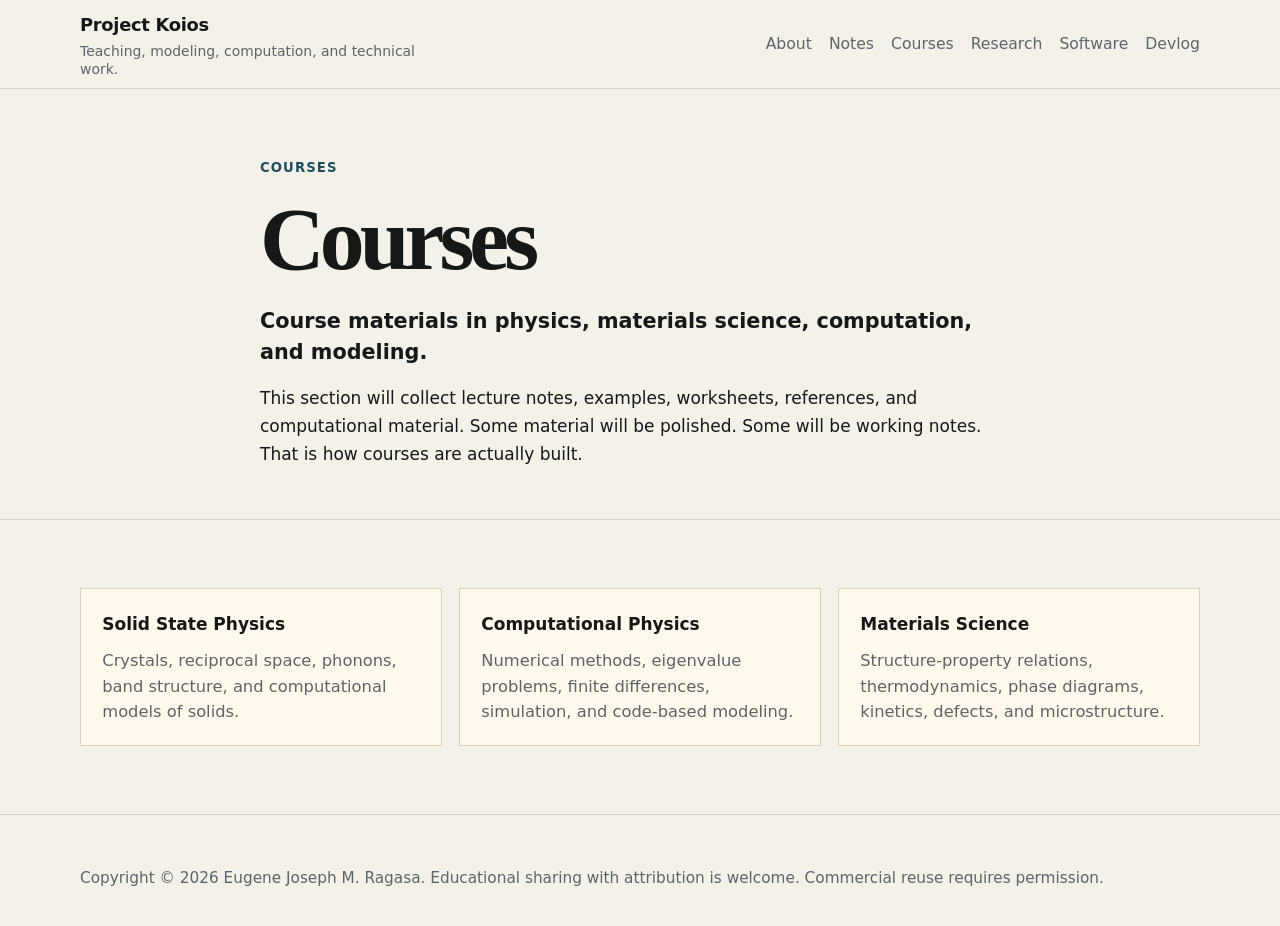
==== www/pages/courses.html @ 54b56988 "push" ====
<!-- www/pages/courses.html -->
<!DOCTYPE html>
<html lang="en">
<head>
  <meta charset="UTF-8" />
  <meta name="viewport" content="width=device-width, initial-scale=1.0" />

  <title>Courses | Project Koios</title>

  <meta
    name="description"
    content="Course materials from Project Koios."
  />

  <link rel="stylesheet" href="../assets/css/style.css" />
</head>

<body>
  <header class="site-header">
    <div class="container header-inner">
      <div class="site-brand">
        <a class="site-title" href="../index.html">Project Koios</a>
        <div class="site-tagline">
          Teaching, modeling, computation, and technical work.
        </div>
      </div>

      <nav class="site-nav" aria-label="Main navigation">
        <a href="about.html">About</a>
        <a href="notes.html">Notes</a>
        <a href="courses.html" aria-current="page">Courses</a>
        <a href="research.html">Research</a>
        <a href="software.html">Software</a>
        <a href="devlog.html">Devlog</a>
      </nav>
    </div>
  </header>

  <main>
    <section class="page-intro">
      <div class="container narrow">
        <p class="eyebrow">Courses</p>

        <h1>Courses</h1>

        <p class="lead">
          Course materials in physics, materials science, computation, and modeling.
        </p>

        <p>
          This section will collect lecture notes, examples, worksheets, references,
          and computational material. Some material will be polished. Some will be
          working notes. That is how courses are actually built.
        </p>
      </div>
    </section>

    <section class="section">
      <div class="container">
        <div class="index-grid">
          <a class="index-card" href="#">
            <span class="index-title">Solid State Physics</span>
            <span class="index-desc">
              Crystals, reciprocal space, phonons, band structure, and computational
              models of solids.
            </span>
          </a>

          <a class="index-card" href="#">
            <span class="index-title">Computational Physics</span>
            <span class="index-desc">
              Numerical methods, eigenvalue problems, finite differences,
              simulation, and code-based modeling.
            </span>
          </a>

          <a class="index-card" href="#">
            <span class="index-title">Materials Science</span>
            <span class="index-desc">
              Structure-property relations, thermodynamics, phase diagrams,
              kinetics, defects, and microstructure.
            </span>
          </a>
        </div>
      </div>
    </section>
  </main>

  <footer class="site-footer">
    <div class="container">
      <p>
        Copyright © 2026 Eugene Joseph M. Ragasa. Educational sharing with
        attribution is welcome. Commercial reuse requires permission.
      </p>
    </div>
  </footer>
</body>
</html>
---- www/assets/css/style.css ----
/* www/assets/css/style.css */

/* ============================================================
   Project Koios Design System
   ============================================================ */

:root {
  /* Core palette */
  --color-paper: #f4f1e8;
  --color-ink: #171717;
  --color-graphite: #5f6368;
  --color-rule: #d8d1c4;
  --color-panel: #fff9ed;
  --color-blue: #1f4e5f;

  /* Secondary palette */
  --color-charcoal: #111418;
  --color-slate: #1b2229;
  --color-terminal: #0b0d10;
  --color-code-text: #d6e4ff;
  --color-oxide: #9a4a2f;
  --color-green: #3e6b50;

  /* Semantic aliases */
  --bg: var(--color-paper);
  --text: var(--color-ink);
  --muted: var(--color-graphite);
  --line: var(--color-rule);
  --panel: var(--color-panel);
  --accent: var(--color-blue);

  /* Typography */
  --font-body: ui-sans-serif, system-ui, -apple-system, BlinkMacSystemFont,
    "Segoe UI", sans-serif;
  --font-reading: ui-serif, Georgia, Cambria, "Times New Roman", Times, serif;
  --font-mono: "SFMono-Regular", Consolas, "Liberation Mono", Menlo, monospace;

  /* Layout */
  --max-width: 1120px;
  --narrow-width: 760px;
}

/* ============================================================
   Base
   ============================================================ */

* {
  box-sizing: border-box;
}

html {
  font-size: 17px;
}

body {
  margin: 0;
  color: var(--text);
  background: var(--bg);
  font-family: var(--font-body);
  line-height: 1.65;
}

a {
  color: var(--accent);
  text-decoration-thickness: 0.08em;
  text-underline-offset: 0.18em;
}

a:hover {
  color: var(--color-oxide);
}

.container {
  width: min(100% - 2rem, var(--max-width));
  margin-inline: auto;
}

.container.narrow {
  max-width: var(--narrow-width);
}

p {
  margin: 1rem 0 0;
}

h1,
h2,
h3 {
  margin-top: 0;
  color: var(--text);
  line-height: 1.15;
}

h1 {
  margin-bottom: 0;
  font-family: var(--font-reading);
  font-size: clamp(3rem, 7vw, 5.5rem);
  line-height: 0.95;
  letter-spacing: -0.055em;
}

h2 {
  margin-bottom: 1.25rem;
  font-family: var(--font-body);
  font-size: clamp(1.8rem, 3vw, 2.6rem);
  font-weight: 850;
  letter-spacing: -0.04em;
}

h3 {
  margin-bottom: 0.6rem;
  font-family: var(--font-body);
  font-size: 1.15rem;
  font-weight: 800;
}

/* ============================================================
   Header
   ============================================================ */

.site-header {
  border-bottom: 1px solid var(--line);
  background: var(--bg);
}

.header-inner {
  min-height: 88px;
  display: flex;
  align-items: center;
  justify-content: space-between;
  gap: 1.5rem;
}

.site-brand {
  display: flex;
  flex-direction: column;
  gap: 0.15rem;
}

.site-title {
  color: var(--text);
  font-family: var(--font-body);
  font-weight: 850;
  font-size: 1.05rem;
  letter-spacing: -0.015em;
  text-decoration: none;
}

.site-title:hover {
  color: var(--text);
}

.site-tagline {
  max-width: 360px;
  color: var(--muted);
  font-family: var(--font-body);
  font-size: 0.82rem;
  line-height: 1.3;
}

.site-nav {
  display: flex;
  flex-wrap: wrap;
  gap: 1rem;
  color: var(--muted);
  font-family: var(--font-body);
  font-size: 0.92rem;
}

.site-nav a {
  color: var(--muted);
  text-decoration: none;
}

.site-nav a:hover {
  color: var(--text);
}

/* ============================================================
   Home Intro
   ============================================================ */

.home-intro {
  padding: 4rem 0 3.5rem;
  border-bottom: 1px solid var(--line);
}

.eyebrow {
  margin: 0 0 1rem;
  color: var(--accent);
  font-family: var(--font-body);
  font-size: 0.78rem;
  font-weight: 850;
  letter-spacing: 0.08em;
  text-transform: uppercase;
}

.lead {
  margin-top: 1.5rem;
  color: var(--text);
  font-size: 1.22rem;
  font-weight: 700;
  line-height: 1.45;
}

.statement {
  margin-top: 1.25rem;
  color: var(--text);
  font-weight: 850;
}

/* ============================================================
   Sections
   ============================================================ */

.section {
  padding: 4rem 0;
  border-bottom: 1px solid var(--line);
}

.section.muted {
  background: var(--panel);
}

.section-header {
  max-width: var(--narrow-width);
  margin-bottom: 1.5rem;
}

.section-header p {
  color: var(--muted);
}

.punchline {
  color: var(--text);
  font-weight: 850;
  font-size: 1.08rem;
}

.method-list {
  margin: 1.25rem 0 0;
  padding-left: 1.25rem;
}

.method-list li {
  margin: 0.35rem 0;
}

/* ============================================================
   Index Cards
   ============================================================ */

.index-grid {
  display: grid;
  grid-template-columns: repeat(3, minmax(0, 1fr));
  gap: 1rem;
}

.index-card {
  display: block;
  min-height: 150px;
  padding: 1.25rem;
  color: var(--text);
  background: var(--panel);
  border: 1px solid var(--line);
  text-decoration: none;
}

.index-card:hover {
  color: var(--text);
  border-color: var(--accent);
}

.index-title {
  display: block;
  margin-bottom: 0.6rem;
  font-weight: 850;
}

.index-desc {
  display: block;
  color: var(--muted);
  font-size: 0.96rem;
  line-height: 1.55;
}

/* ============================================================
   Legacy Cards
   Kept for pages that still use .card-grid / .card
   ============================================================ */

.card-grid {
  display: grid;
  grid-template-columns: repeat(3, minmax(0, 1fr));
  gap: 1rem;
  margin-top: 1.5rem;
}

.card {
  padding: 1.25rem;
  background: var(--panel);
  border: 1px solid var(--line);
}

.card p {
  color: var(--muted);
  font-size: 0.96rem;
}

/* ============================================================
   Code and Technical Text
   ============================================================ */

code,
pre,
kbd,
.file-path,
.command,
.technical-tag {
  font-family: var(--font-mono);
}

code {
  padding: 0.1rem 0.25rem;
  color: var(--color-charcoal);
  background: rgba(31, 78, 95, 0.09);
  border: 1px solid rgba(31, 78, 95, 0.14);
}

pre {
  margin: 1.5rem 0 0;
  padding: 1rem;
  overflow-x: auto;
  color: var(--color-code-text);
  background: var(--color-terminal);
  border: 1px solid var(--color-charcoal);
}

pre code {
  padding: 0;
  color: inherit;
  background: transparent;
  border: 0;
}

/* ============================================================
   Callouts
   ============================================================ */

.callout {
  margin: 1.5rem 0;
  padding: 1rem 1.25rem;
  background: var(--panel);
  border-left: 4px solid var(--accent);
}

.callout-title {
  margin-bottom: 0.5rem;
  font-weight: 850;
}

.callout-warning {
  border-left-color: var(--color-oxide);
}

.callout-result {
  border-left-color: var(--color-green);
}

/* ============================================================
   Tables
   ============================================================ */

table {
  width: 100%;
  margin: 1.5rem 0;
  border-collapse: collapse;
}

th,
td {
  padding: 0.6rem 0.75rem;
  border-bottom: 1px solid var(--line);
  text-align: left;
  vertical-align: top;
}

th {
  color: var(--text);
  font-weight: 850;
}

td {
  color: var(--muted);
}

/* ============================================================
   Math Rendering
   MathJax / KaTeX compatibility
   ============================================================ */

mjx-container,
.katex-display {
  max-width: 100%;
  overflow-x: auto;
  overflow-y: hidden;
}

mjx-container[display="true"],
.katex-display {
  margin: 1.5rem 0;
  padding: 0.25rem 0;
}

.math-block {
  margin: 1.5rem 0;
  overflow-x: auto;
}

/* ============================================================
   Footer
   ============================================================ */

.site-footer {
  padding: 2rem 0;
  color: var(--muted);
  font-size: 0.9rem;
}

/* ============================================================
   Responsive
   ============================================================ */

@media (max-width: 900px) {
  .header-inner {
    align-items: flex-start;
    flex-direction: column;
    padding: 1rem 0;
  }

  .site-nav {
    gap: 0.75rem;
  }

  .home-intro {
    padding: 3.25rem 0 3rem;
  }

  .index-grid,
  .card-grid {
    grid-template-columns: 1fr;
  }
}

@media (max-width: 520px) {
  html {
    font-size: 16px;
  }

  .container {
    width: min(100% - 1.5rem, var(--max-width));
  }

  .site-nav {
    font-size: 0.88rem;
  }
}

/* ============================================================
   Notes / Archive Lists
   ============================================================ */

.note-list {
  display: grid;
  gap: 1rem;
}

.note-item {
  padding: 1.25rem 0;
  border-top: 1px solid var(--line);
}

.note-item:last-child {
  border-bottom: 1px solid var(--line);
}

.note-meta {
  margin-bottom: 0.4rem;
  color: var(--muted);
  font-size: 0.82rem;
  font-weight: 700;
  letter-spacing: 0.04em;
  text-transform: uppercase;
}

.note-item h3 {
  margin-bottom: 0.35rem;
}

.note-item h3 a {
  color: var(--text);
  text-decoration: none;
}

.note-item h3 a:hover {
  color: var(--accent);
}

.note-item p {
  max-width: var(--narrow-width);
  color: var(--muted);
}

/* ============================================================
   Internal Pages
   ============================================================ */

.page-intro {
  padding: 4rem 0 3rem;
  border-bottom: 1px solid var(--line);
}
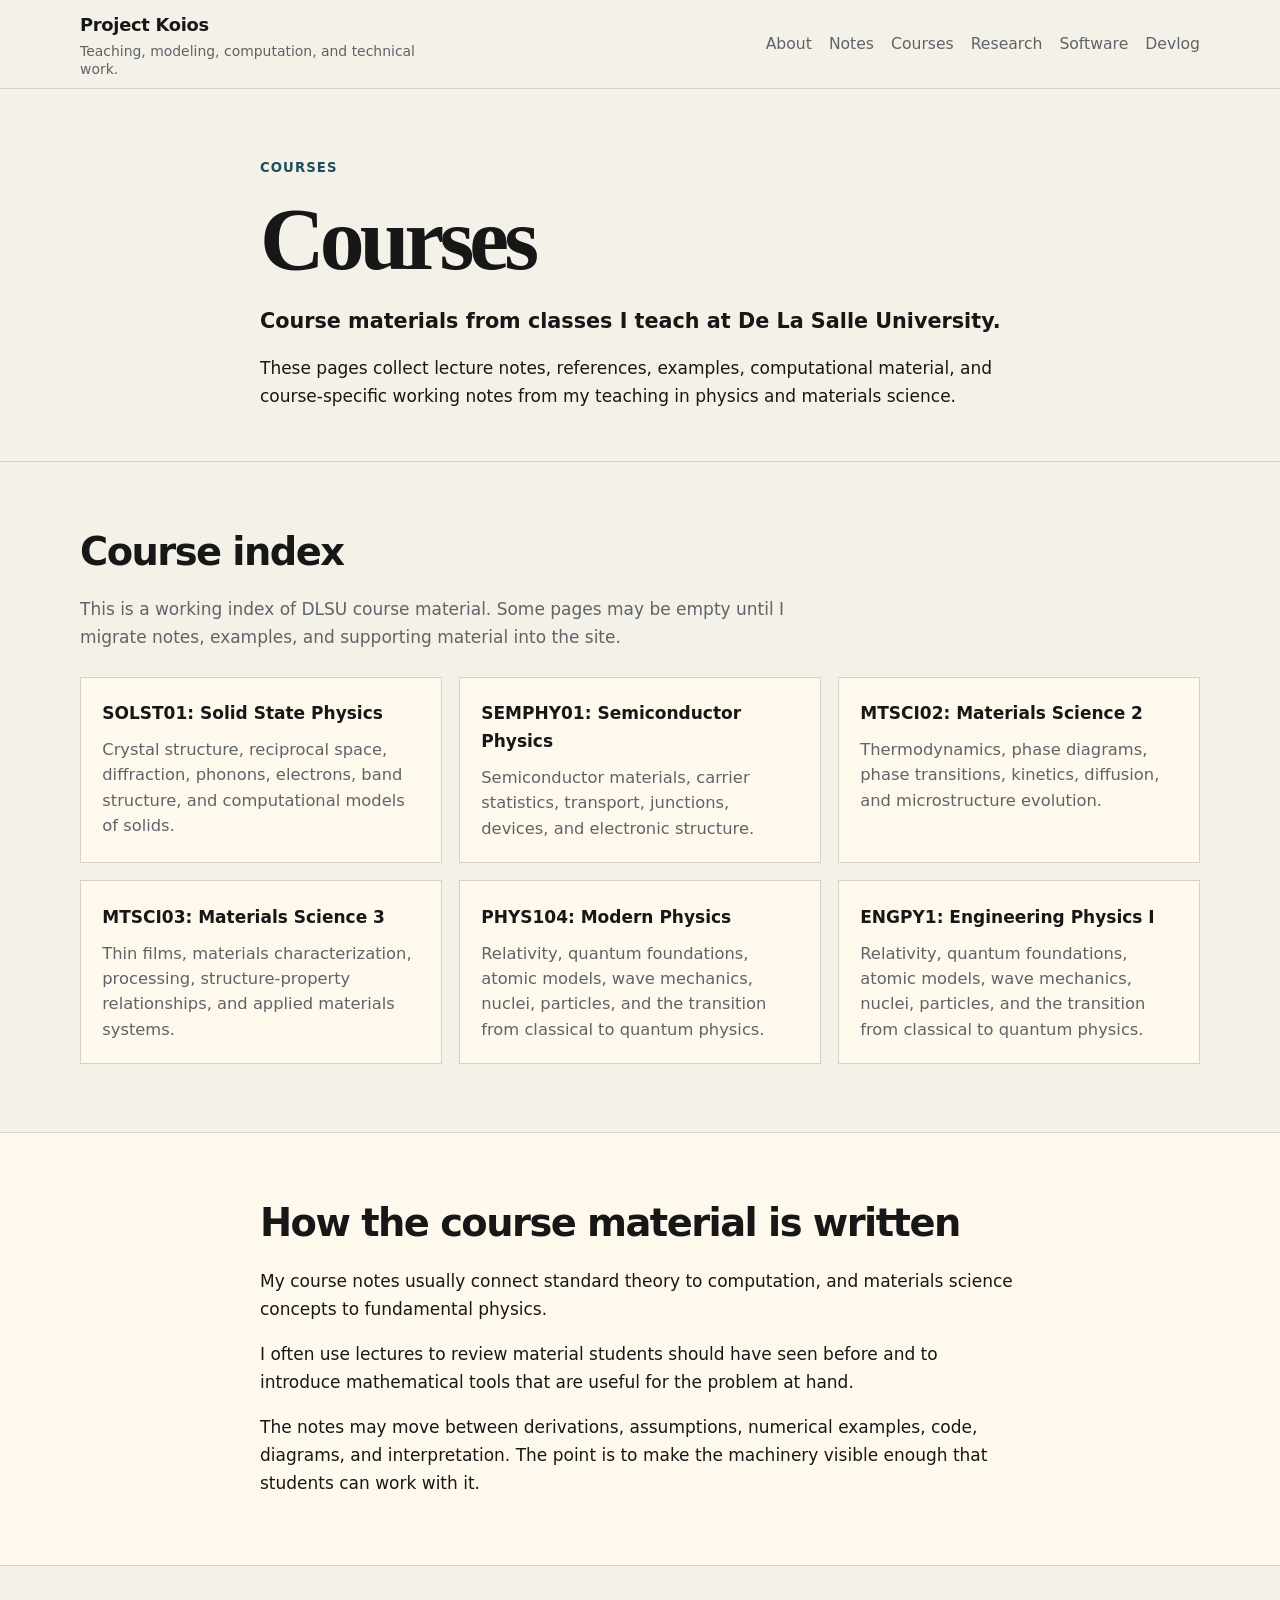
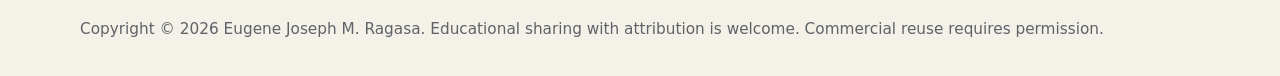
==== commit 0db40ff4: "added courses.html" ====
--- a/www/pages/courses.html
+++ b/www/pages/courses.html
@@ -9,7 +9,7 @@
 
   <meta
     name="description"
-    content="Course materials from Project Koios."
+    content="Course materials from Eugene Joseph M. Ragasa's teaching at De La Salle University."
   />
 
   <link rel="stylesheet" href="../assets/css/style.css" />
@@ -44,44 +44,103 @@
         <h1>Courses</h1>
 
         <p class="lead">
-          Course materials in physics, materials science, computation, and modeling.
+          Course materials from classes I teach at De La Salle University.
         </p>
 
         <p>
-          This section will collect lecture notes, examples, worksheets, references,
-          and computational material. Some material will be polished. Some will be
-          working notes. That is how courses are actually built.
+          These pages collect lecture notes, references, examples, computational
+          material, and course-specific working notes from my teaching in physics
+          and materials science.
         </p>
       </div>
     </section>
 
     <section class="section">
       <div class="container">
+        <div class="section-header">
+          <h2>Course index</h2>
+
+          <p>
+            This is a working index of DLSU course material. Some pages may be
+            empty until I migrate notes, examples, and supporting material into
+            the site.
+          </p>
+        </div>
+
         <div class="index-grid">
-          <a class="index-card" href="#">
-            <span class="index-title">Solid State Physics</span>
+          <a class="index-card" href="../courses/solid-state-physics.html">
+            <span class="index-title">SOLST01: Solid State Physics</span>
             <span class="index-desc">
-              Crystals, reciprocal space, phonons, band structure, and computational
-              models of solids.
+              Crystal structure, reciprocal space, diffraction, phonons,
+              electrons, band structure, and computational models of solids.
             </span>
           </a>
 
-          <a class="index-card" href="#">
-            <span class="index-title">Computational Physics</span>
+          <a class="index-card" href="../courses/semiconductor-physics.html">
+            <span class="index-title">SEMPHY01: Semiconductor Physics</span>
             <span class="index-desc">
-              Numerical methods, eigenvalue problems, finite differences,
-              simulation, and code-based modeling.
+              Semiconductor materials, carrier statistics, transport, junctions,
+              devices, and electronic structure.
             </span>
           </a>
 
-          <a class="index-card" href="#">
-            <span class="index-title">Materials Science</span>
+          <a class="index-card" href="../courses/materials-science-2.html">
+            <span class="index-title">MTSCI02: Materials Science 2</span>
             <span class="index-desc">
-              Structure-property relations, thermodynamics, phase diagrams,
-              kinetics, defects, and microstructure.
+              Thermodynamics, phase diagrams, phase transitions, kinetics,
+              diffusion, and microstructure evolution.
+            </span>
+          </a>
+
+          <a class="index-card" href="../courses/materials-science-3.html">
+            <span class="index-title">MTSCI03: Materials Science 3</span>
+            <span class="index-desc">
+              Thin films, materials characterization, processing,
+              structure-property relationships, and applied materials systems.
+            </span>
+          </a>
+
+          <a class="index-card" href="../courses/modern-physics.html">
+            <span class="index-title">PHYS104: Modern Physics</span>
+            <span class="index-desc">
+              Relativity, quantum foundations, atomic models, wave mechanics,
+              nuclei, particles, and the transition from classical to quantum
+              physics.
+            </span>
+          </a>
+
+          <a class="index-card" href="../courses/modern-physics.html">
+            <span class="index-title">ENGPY1: Engineering Physics I</span>
+            <span class="index-desc">
+              Relativity, quantum foundations, atomic models, wave mechanics,
+              nuclei, particles, and the transition from classical to quantum
+              physics.
             </span>
           </a>
         </div>
+      </div>
+    </section>
+
+    <section class="section muted">
+      <div class="container narrow">
+        <h2>How the course material is written</h2>
+
+        <p>
+          My course notes usually connect standard theory to computation, and
+          materials science concepts to fundamental physics.
+        </p>
+
+        <p>
+          I often use lectures to review material students should have seen before
+          and to introduce mathematical tools that are useful for the problem at
+          hand.
+        </p>
+
+        <p>
+          The notes may move between derivations, assumptions, numerical examples,
+          code, diagrams, and interpretation. The point is to make the machinery
+          visible enough that students can work with it.
+        </p>
       </div>
     </section>
   </main>
